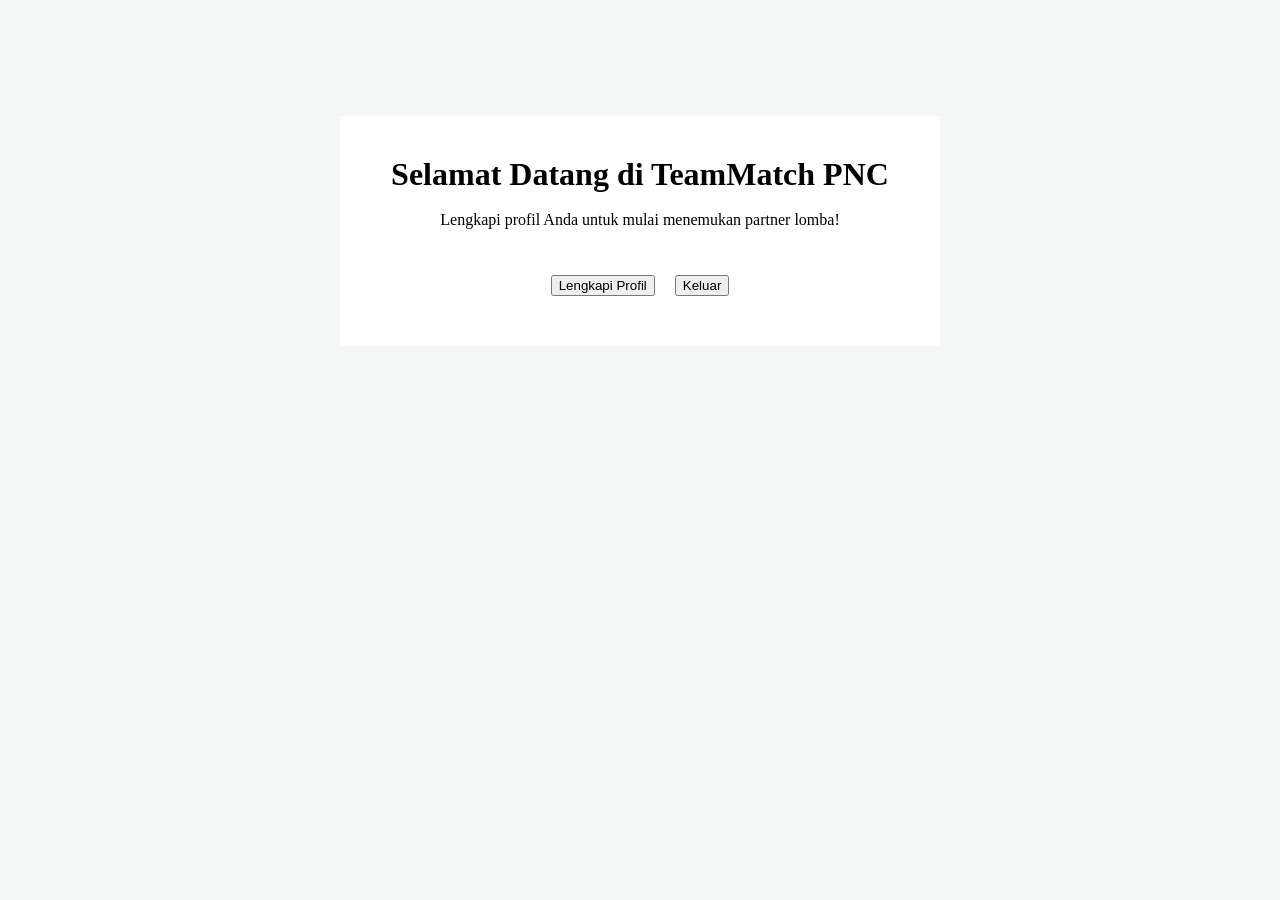
==== dashboard.html @ 9bd73e58 "feat: add dashboard page and update login form action" ====
<!doctype html>
<html lang="en">
  <head>
    <meta charset="UTF-8" />
    <meta name="viewport" content="width=device-width, initial-scale=1.0" />
    <title>Dashboard</title>
  </head>
  <body bgcolor="#f4f7f6" text="black">
    <br /><br /><br /><br /><br /><br />
    <table
      align="center"
      bgcolor="#ffffff"
      cellpadding="40"
      cellspacing="0"
      width="600"
    >
      <tr>
        <td>
          <center>
            <font size="6">
              <b>Selamat Datang di TeamMatch PNC</b>
            </font>
            <br /><br />
            <font size="3">
              Lengkapi profil Anda untuk mulai menemukan partner lomba!
            </font>
            <br /><br /><br />

            <table cellpadding="10" cellspacing="0" border="0">
              <tr>
                <td align="center">
                  <form action="profilMahasiswa.html" method="post">
                    <input type="submit" value="Lengkapi Profil" />
                  </form>
                </td>
                <td align="center">
                  <form action="login.html" method="post">
                    <input type="submit" value="Keluar" />
                  </form>
                </td>
              </tr>
            </table>
          </center>
        </td>
      </tr>
    </table>
  </body>
</html>
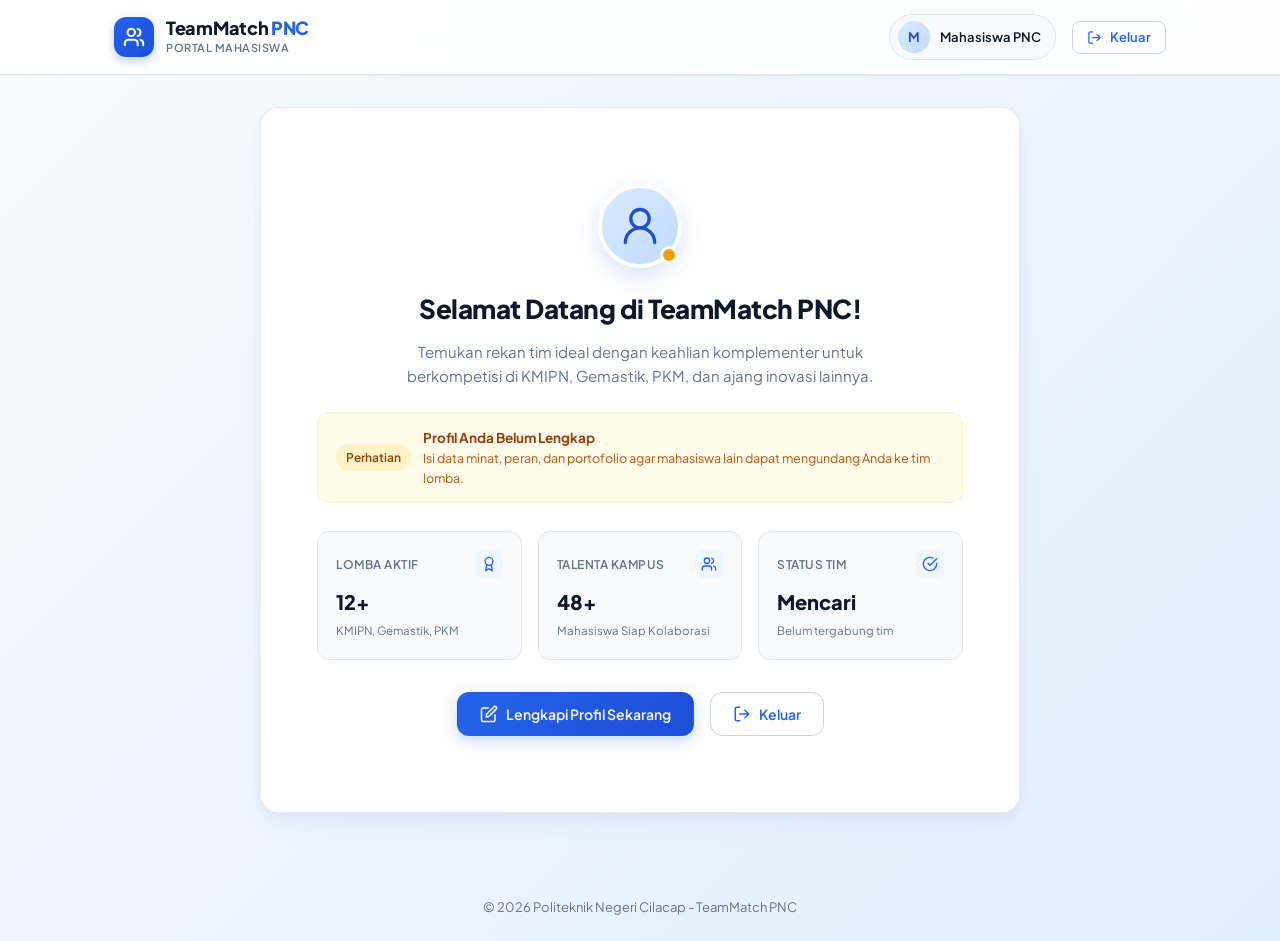
==== commit 2f50909a: "feat: modernisasi UI TeamMatch PNC dengan palet putih-biru dan style.css eksternal" ====
--- a/dashboard.html
+++ b/dashboard.html
@@ -1,48 +1,253 @@
 <!doctype html>
-<html lang="en">
+<html lang="id">
   <head>
     <meta charset="UTF-8" />
     <meta name="viewport" content="width=device-width, initial-scale=1.0" />
-    <title>Dashboard</title>
+    <title>Dashboard - TeamMatch PNC</title>
+    <!-- Google Fonts & External Stylesheet -->
+    <link rel="preconnect" href="https://fonts.googleapis.com" />
+    <link rel="preconnect" href="https://fonts.gstatic.com" crossorigin />
+    <link
+      href="https://fonts.googleapis.com/css2?family=Plus+Jakarta+Sans:wght@400;500;600;700;800&display=swap"
+      rel="stylesheet"
+    />
+    <link rel="stylesheet" href="style.css" />
   </head>
-  <body bgcolor="#f4f7f6" text="black">
-    <br /><br /><br /><br /><br /><br />
-    <table
-      align="center"
-      bgcolor="#ffffff"
-      cellpadding="40"
-      cellspacing="0"
-      width="600"
-    >
-      <tr>
-        <td>
-          <center>
-            <font size="6">
-              <b>Selamat Datang di TeamMatch PNC</b>
-            </font>
-            <br /><br />
-            <font size="3">
-              Lengkapi profil Anda untuk mulai menemukan partner lomba!
-            </font>
-            <br /><br /><br />
-
-            <table cellpadding="10" cellspacing="0" border="0">
-              <tr>
-                <td align="center">
-                  <form action="profilMahasiswa.html" method="post">
-                    <input type="submit" value="Lengkapi Profil" />
-                  </form>
-                </td>
-                <td align="center">
-                  <form action="login.html" method="post">
-                    <input type="submit" value="Keluar" />
-                  </form>
-                </td>
-              </tr>
-            </table>
-          </center>
-        </td>
-      </tr>
-    </table>
+  <body>
+    <div class="page-wrapper">
+      <!-- Navbar -->
+      <header class="navbar">
+        <div class="nav-container">
+          <a href="dashboard.html" class="nav-brand">
+            <div class="brand-icon-box">
+              <svg
+                xmlns="http://www.w3.org/2000/svg"
+                width="22"
+                height="22"
+                viewBox="0 0 24 24"
+                fill="none"
+                stroke="currentColor"
+                stroke-width="2.2"
+                stroke-linecap="round"
+                stroke-linejoin="round"
+              >
+                <path d="M16 21v-2a4 4 0 0 0-4-4H6a4 4 0 0 0-4 4v2" />
+                <circle cx="9" cy="7" r="4" />
+                <path d="M22 21v-2a4 4 0 0 0-3-3.87" />
+                <path d="M16 3.13a4 4 0 0 1 0 7.75" />
+              </svg>
+            </div>
+            <div class="brand-text-wrap">
+              <span class="brand-title">TeamMatch <span>PNC</span></span>
+              <span class="brand-subtitle">Portal Mahasiswa</span>
+            </div>
+          </a>
+
+          <div class="nav-actions">
+            <div class="user-pill">
+              <div class="user-avatar-sm">M</div>
+              <span class="user-name-sm">Mahasiswa PNC</span>
+            </div>
+            <a href="index.html" class="btn btn-outline btn-sm">
+              <svg
+                xmlns="http://www.w3.org/2000/svg"
+                width="15"
+                height="15"
+                viewBox="0 0 24 24"
+                fill="none"
+                stroke="currentColor"
+                stroke-width="2"
+                stroke-linecap="round"
+                stroke-linejoin="round"
+              >
+                <path d="M9 21H5a2 2 0 0 1-2-2V5a2 2 0 0 1 2-2h4" />
+                <polyline points="16 17 21 12 16 7" />
+                <line x1="21" x2="9" y1="12" y2="12" />
+              </svg>
+              <span>Keluar</span>
+            </a>
+          </div>
+        </div>
+      </header>
+
+      <!-- Main Content -->
+      <main class="main-content">
+        <div class="container-medium">
+          <div class="card">
+            <div class="welcome-hero">
+              <!-- Avatar Hero -->
+              <div class="avatar-large-wrap">
+                <div class="avatar-large">
+                  <svg
+                    xmlns="http://www.w3.org/2000/svg"
+                    width="44"
+                    height="44"
+                    viewBox="0 0 24 24"
+                    fill="none"
+                    stroke="currentColor"
+                    stroke-width="1.8"
+                    stroke-linecap="round"
+                    stroke-linejoin="round"
+                  >
+                    <circle cx="12" cy="8" r="5" />
+                    <path d="M20 21a8 8 0 0 0-16 0" />
+                  </svg>
+                </div>
+                <span class="status-dot" title="Perlu melengkapi profil"></span>
+              </div>
+
+              <!-- Greeting -->
+              <h1 class="hero-title">Selamat Datang di TeamMatch PNC!</h1>
+              <p class="hero-subtitle">
+                Temukan rekan tim ideal dengan keahlian komplementer untuk
+                berkompetisi di KMIPN, Gemastik, PKM, dan ajang inovasi lainnya.
+              </p>
+
+              <!-- Status Alert Banner -->
+              <div class="status-banner">
+                <div class="status-banner-left">
+                  <span class="badge badge-warning">Perhatian</span>
+                  <div>
+                    <div class="status-banner-title">
+                      Profil Anda Belum Lengkap
+                    </div>
+                    <div class="status-banner-desc">
+                      Isi data minat, peran, dan portofolio agar mahasiswa lain
+                      dapat mengundang Anda ke tim lomba.
+                    </div>
+                  </div>
+                </div>
+              </div>
+
+              <!-- Feature / Stat Highlight Cards -->
+              <div class="dashboard-stats-grid">
+                <div class="stat-card">
+                  <div class="stat-card-header">
+                    <span class="stat-card-title">Lomba Aktif</span>
+                    <span class="stat-card-icon">
+                      <svg
+                        xmlns="http://www.w3.org/2000/svg"
+                        width="16"
+                        height="16"
+                        viewBox="0 0 24 24"
+                        fill="none"
+                        stroke="currentColor"
+                        stroke-width="2"
+                        stroke-linecap="round"
+                        stroke-linejoin="round"
+                      >
+                        <circle cx="12" cy="8" r="6" />
+                        <path d="M15.477 12.89 17 22l-5-3-5 3 1.523-9.11" />
+                      </svg>
+                    </span>
+                  </div>
+                  <div class="stat-card-value">12+</div>
+                  <div class="stat-card-sub">KMIPN, Gemastik, PKM</div>
+                </div>
+
+                <div class="stat-card">
+                  <div class="stat-card-header">
+                    <span class="stat-card-title">Talenta Kampus</span>
+                    <span class="stat-card-icon">
+                      <svg
+                        xmlns="http://www.w3.org/2000/svg"
+                        width="16"
+                        height="16"
+                        viewBox="0 0 24 24"
+                        fill="none"
+                        stroke="currentColor"
+                        stroke-width="2"
+                        stroke-linecap="round"
+                        stroke-linejoin="round"
+                      >
+                        <path d="M16 21v-2a4 4 0 0 0-4-4H6a4 4 0 0 0-4 4v2" />
+                        <circle cx="9" cy="7" r="4" />
+                        <path d="M22 21v-2a4 4 0 0 0-3-3.87" />
+                        <path d="M16 3.13a4 4 0 0 1 0 7.75" />
+                      </svg>
+                    </span>
+                  </div>
+                  <div class="stat-card-value">48+</div>
+                  <div class="stat-card-sub">Mahasiswa Siap Kolaborasi</div>
+                </div>
+
+                <div class="stat-card">
+                  <div class="stat-card-header">
+                    <span class="stat-card-title">Status Tim</span>
+                    <span class="stat-card-icon">
+                      <svg
+                        xmlns="http://www.w3.org/2000/svg"
+                        width="16"
+                        height="16"
+                        viewBox="0 0 24 24"
+                        fill="none"
+                        stroke="currentColor"
+                        stroke-width="2"
+                        stroke-linecap="round"
+                        stroke-linejoin="round"
+                      >
+                        <path d="M22 11.08V12a10 10 0 1 1-5.93-9.14" />
+                        <polyline points="22 4 12 14.01 9 11.01" />
+                      </svg>
+                    </span>
+                  </div>
+                  <div class="stat-card-value">Mencari</div>
+                  <div class="stat-card-sub">Belum tergabung tim</div>
+                </div>
+              </div>
+
+              <!-- Action Buttons -->
+              <div class="dashboard-cta-row">
+                <form action="profilMahasiswa.html" method="get" style="display: inline;">
+                  <button type="submit" class="btn btn-primary">
+                    <svg
+                      xmlns="http://www.w3.org/2000/svg"
+                      width="18"
+                      height="18"
+                      viewBox="0 0 24 24"
+                      fill="none"
+                      stroke="currentColor"
+                      stroke-width="2"
+                      stroke-linecap="round"
+                      stroke-linejoin="round"
+                    >
+                      <path d="M11 4H4a2 2 0 0 0-2 2v14a2 2 0 0 0 2 2h14a2 2 0 0 0 2-2v-7" />
+                      <path d="M18.5 2.5a2.121 2.121 0 0 1 3 3L12 15l-4 1 1-4 9.5-9.5z" />
+                    </svg>
+                    <span>Lengkapi Profil Sekarang</span>
+                  </button>
+                </form>
+
+                <form action="index.html" method="get" style="display: inline;">
+                  <button type="submit" class="btn btn-outline">
+                    <svg
+                      xmlns="http://www.w3.org/2000/svg"
+                      width="18"
+                      height="18"
+                      viewBox="0 0 24 24"
+                      fill="none"
+                      stroke="currentColor"
+                      stroke-width="2"
+                      stroke-linecap="round"
+                      stroke-linejoin="round"
+                    >
+                      <path d="M9 21H5a2 2 0 0 1-2-2V5a2 2 0 0 1 2-2h4" />
+                      <polyline points="16 17 21 12 16 7" />
+                      <line x1="21" x2="9" y1="12" y2="12" />
+                    </svg>
+                    <span>Keluar</span>
+                  </button>
+                </form>
+              </div>
+            </div>
+          </div>
+        </div>
+      </main>
+
+      <!-- Footer -->
+      <footer class="page-footer">
+        <p>© 2026 Politeknik Negeri Cilacap - TeamMatch PNC</p>
+      </footer>
+    </div>
   </body>
 </html>
--- a/style.css
+++ b/style.css
@@ -0,0 +1,916 @@
+/* ===================================================================
+   TeamMatch PNC - Sistem Desain & Stylesheet Terpadu
+   Palet Warna: Putih & Biru (Modern, Bersih, Profesional)
+   =================================================================== */
+
+@import url('https://fonts.googleapis.com/css2?family=Plus+Jakarta+Sans:wght@400;500;600;700;800&display=swap');
+
+/* --- 1. DESIGN TOKENS (CSS VARIABLES) --- */
+:root {
+  /* Brand Blue Palette */
+  --primary-blue: #2563eb;
+  --primary-blue-dark: #1d4ed8;
+  --primary-blue-light: #3b82f6;
+  --primary-blue-soft: #eff6ff;
+  --primary-blue-hover: #1e40af;
+  
+  /* Slate & Navy Neutrals */
+  --navy-slate: #0f172a;
+  --navy-subtle: #1e293b;
+  --text-body: #334155;
+  --text-muted: #64748b;
+  --text-light: #94a3b8;
+  
+  /* Backgrounds */
+  --bg-body: #f0f7ff;
+  --bg-body-gradient: linear-gradient(135deg, #f8fbff 0%, #edf4fe 50%, #e0effe 100%);
+  --bg-card: #ffffff;
+  --bg-card-subtle: #f8fafc;
+  --bg-card-hover: #f1f5f9;
+  
+  /* Borders */
+  --border-color: #e2e8f0;
+  --border-focus: #3b82f6;
+  --border-hover: #cbd5e1;
+  
+  /* Badges & Status */
+  --badge-blue-bg: #dbeafe;
+  --badge-blue-text: #1e40af;
+  --badge-warning-bg: #fef3c7;
+  --badge-warning-text: #92400e;
+  --badge-success-bg: #dcfce7;
+  --badge-success-text: #166534;
+  
+  /* Shadows */
+  --shadow-sm: 0 1px 2px 0 rgba(15, 23, 42, 0.05);
+  --shadow-md: 0 4px 6px -1px rgba(15, 23, 42, 0.08), 0 2px 4px -2px rgba(15, 23, 42, 0.04);
+  --shadow-lg: 0 12px 28px -6px rgba(37, 99, 235, 0.08), 0 4px 12px -2px rgba(15, 23, 42, 0.04);
+  --shadow-xl: 0 20px 35px -8px rgba(37, 99, 235, 0.12), 0 8px 16px -4px rgba(15, 23, 42, 0.06);
+  --shadow-glow: 0 0 24px rgba(37, 99, 235, 0.22);
+  
+  /* Radii */
+  --radius-sm: 8px;
+  --radius-md: 12px;
+  --radius-lg: 18px;
+  --radius-xl: 24px;
+  --radius-full: 9999px;
+  
+  /* Transition */
+  --transition: all 0.25s cubic-bezier(0.16, 1, 0.3, 1);
+}
+
+/* --- 2. CSS RESET & GLOBAL BASE --- */
+*, *::before, *::after {
+  box-sizing: border-box;
+  margin: 0;
+  padding: 0;
+}
+
+html {
+  font-size: 16px;
+  scroll-behavior: smooth;
+}
+
+body {
+  font-family: 'Plus Jakarta Sans', -apple-system, BlinkMacSystemFont, 'Segoe UI', Roboto, Helvetica, Arial, sans-serif;
+  color: var(--text-body);
+  background: var(--bg-body-gradient);
+  min-height: 100vh;
+  line-height: 1.6;
+  -webkit-font-smoothing: antialiased;
+  -moz-osx-font-smoothing: grayscale;
+}
+
+a {
+  color: var(--primary-blue);
+  text-decoration: none;
+  transition: var(--transition);
+}
+
+a:hover {
+  color: var(--primary-blue-dark);
+}
+
+img, svg {
+  vertical-align: middle;
+}
+
+/* --- 3. LAYOUT & CONTAINERS --- */
+.page-wrapper {
+  min-height: 100vh;
+  display: flex;
+  flex-direction: column;
+}
+
+.main-content {
+  flex: 1;
+  padding: 32px 20px 60px;
+}
+
+.container-narrow {
+  width: 100%;
+  max-width: 480px;
+  margin: 0 auto;
+}
+
+.container-medium {
+  width: 100%;
+  max-width: 760px;
+  margin: 0 auto;
+}
+
+.container-wide {
+  width: 100%;
+  max-width: 980px;
+  margin: 0 auto;
+}
+
+/* --- 4. TOP NAVIGATION BAR --- */
+.navbar {
+  background: rgba(255, 255, 255, 0.92);
+  backdrop-filter: blur(12px);
+  -webkit-backdrop-filter: blur(12px);
+  border-bottom: 1px solid var(--border-color);
+  position: sticky;
+  top: 0;
+  z-index: 100;
+  box-shadow: var(--shadow-sm);
+}
+
+.nav-container {
+  max-width: 1100px;
+  margin: 0 auto;
+  padding: 14px 24px;
+  display: flex;
+  align-items: center;
+  justify-content: space-between;
+}
+
+.nav-brand {
+  display: flex;
+  align-items: center;
+  gap: 12px;
+  text-decoration: none;
+}
+
+.brand-icon-box {
+  width: 40px;
+  height: 40px;
+  background: linear-gradient(135deg, var(--primary-blue), var(--primary-blue-dark));
+  border-radius: var(--radius-md);
+  display: flex;
+  align-items: center;
+  justify-content: center;
+  color: #ffffff;
+  box-shadow: 0 4px 10px rgba(37, 99, 235, 0.3);
+}
+
+.brand-text-wrap {
+  display: flex;
+  flex-direction: column;
+}
+
+.brand-title {
+  font-size: 18px;
+  font-weight: 800;
+  color: var(--navy-slate);
+  letter-spacing: -0.3px;
+  line-height: 1.2;
+}
+
+.brand-title span {
+  color: var(--primary-blue);
+}
+
+.brand-subtitle {
+  font-size: 11px;
+  font-weight: 600;
+  color: var(--text-muted);
+  letter-spacing: 0.5px;
+  text-transform: uppercase;
+}
+
+.nav-actions {
+  display: flex;
+  align-items: center;
+  gap: 16px;
+}
+
+.user-pill {
+  display: flex;
+  align-items: center;
+  gap: 10px;
+  background: var(--bg-card-subtle);
+  border: 1px solid var(--border-color);
+  padding: 6px 14px 6px 8px;
+  border-radius: var(--radius-full);
+}
+
+.user-avatar-sm {
+  width: 32px;
+  height: 32px;
+  background: linear-gradient(135deg, var(--badge-blue-bg), #bfdbfe);
+  color: var(--primary-blue-dark);
+  border-radius: var(--radius-full);
+  display: flex;
+  align-items: center;
+  justify-content: center;
+  font-weight: 700;
+  font-size: 13px;
+}
+
+.user-name-sm {
+  font-size: 13px;
+  font-weight: 600;
+  color: var(--navy-slate);
+}
+
+/* --- 5. CARDS & SECTIONS --- */
+.card {
+  background: var(--bg-card);
+  border-radius: var(--radius-lg);
+  border: 1px solid rgba(226, 232, 240, 0.85);
+  box-shadow: var(--shadow-lg);
+  padding: 36px;
+  position: relative;
+  overflow: hidden;
+  animation: fadeIn 0.35s ease-out;
+}
+
+.card-header {
+  margin-bottom: 28px;
+  text-align: center;
+}
+
+.card-icon-badge {
+  width: 56px;
+  height: 56px;
+  margin: 0 auto 16px;
+  background: var(--primary-blue-soft);
+  border: 1px solid var(--badge-blue-bg);
+  color: var(--primary-blue);
+  border-radius: var(--radius-lg);
+  display: flex;
+  align-items: center;
+  justify-content: center;
+  box-shadow: var(--shadow-sm);
+}
+
+.card-title {
+  font-size: 24px;
+  font-weight: 800;
+  color: var(--navy-slate);
+  letter-spacing: -0.4px;
+  margin-bottom: 8px;
+}
+
+.card-desc {
+  font-size: 14px;
+  color: var(--text-muted);
+  line-height: 1.5;
+  max-width: 540px;
+  margin: 0 auto;
+}
+
+/* --- 6. FORM STYLING --- */
+.form-section {
+  background: #ffffff;
+  border: 1px solid var(--border-color);
+  border-radius: var(--radius-md);
+  padding: 24px;
+  margin-bottom: 24px;
+  position: relative;
+  transition: var(--transition);
+}
+
+.form-section:hover {
+  border-color: #cbd5e1;
+}
+
+.section-legend {
+  display: inline-flex;
+  align-items: center;
+  gap: 10px;
+  font-size: 15px;
+  font-weight: 700;
+  color: var(--navy-slate);
+  margin-bottom: 20px;
+  padding-bottom: 12px;
+  border-bottom: 2px solid var(--primary-blue-soft);
+  width: 100%;
+}
+
+.legend-number {
+  width: 24px;
+  height: 24px;
+  background: var(--primary-blue);
+  color: #ffffff;
+  font-size: 12px;
+  font-weight: 700;
+  border-radius: var(--radius-full);
+  display: inline-flex;
+  align-items: center;
+  justify-content: center;
+}
+
+.form-grid {
+  display: grid;
+  grid-template-columns: repeat(2, 1fr);
+  gap: 20px;
+}
+
+.form-col-full {
+  grid-column: 1 / -1;
+}
+
+.form-group {
+  display: flex;
+  flex-direction: column;
+  gap: 6px;
+}
+
+.form-label {
+  font-size: 13.5px;
+  font-weight: 600;
+  color: var(--navy-slate);
+  display: flex;
+  align-items: center;
+  gap: 4px;
+}
+
+.req-star {
+  color: #ef4444;
+  font-weight: 700;
+}
+
+.input-wrapper {
+  position: relative;
+  display: flex;
+  align-items: center;
+}
+
+.input-icon {
+  position: absolute;
+  left: 14px;
+  color: var(--text-muted);
+  pointer-events: none;
+  display: flex;
+  align-items: center;
+}
+
+.form-control {
+  width: 100%;
+  padding: 11px 14px;
+  font-family: inherit;
+  font-size: 14px;
+  color: var(--text-body);
+  background-color: #ffffff;
+  border: 1.5px solid var(--border-color);
+  border-radius: var(--radius-md);
+  transition: var(--transition);
+  outline: none;
+}
+
+.form-control.has-icon {
+  padding-left: 42px;
+}
+
+.form-control:focus {
+  border-color: var(--border-focus);
+  box-shadow: 0 0 0 4px rgba(37, 99, 235, 0.14);
+}
+
+.form-control::placeholder {
+  color: var(--text-light);
+  font-weight: 400;
+}
+
+select.form-control {
+  appearance: none;
+  -webkit-appearance: none;
+  background-image: url("data:image/svg+xml,%3Csvg xmlns='http://www.w3.org/2000/svg' width='16' height='16' viewBox='0 0 24 24' fill='none' stroke='%2364748b' stroke-width='2' stroke-linecap='round' stroke-linejoin='round'%3E%3Cpath d='m6 9 6 6 6-6'/%3E%3C/svg%3E");
+  background-repeat: no-repeat;
+  background-position: right 14px center;
+  padding-right: 40px;
+  cursor: pointer;
+}
+
+textarea.form-control {
+  resize: vertical;
+  min-height: 110px;
+  line-height: 1.6;
+}
+
+/* Checkbox & Pill Selection */
+.skills-pills-wrap {
+  display: flex;
+  flex-wrap: wrap;
+  gap: 10px;
+  margin-top: 4px;
+}
+
+.skill-pill-item {
+  position: relative;
+}
+
+.skill-pill-item input[type="checkbox"] {
+  position: absolute;
+  opacity: 0;
+  width: 0;
+  height: 0;
+}
+
+.skill-pill-label {
+  display: inline-flex;
+  align-items: center;
+  gap: 8px;
+  padding: 9px 16px;
+  background: var(--bg-card-subtle);
+  border: 1.5px solid var(--border-color);
+  border-radius: var(--radius-full);
+  font-size: 13.5px;
+  font-weight: 500;
+  color: var(--text-body);
+  cursor: pointer;
+  transition: var(--transition);
+  user-select: none;
+}
+
+.skill-pill-label:hover {
+  background: var(--primary-blue-soft);
+  border-color: #bfdbfe;
+  color: var(--primary-blue-dark);
+}
+
+.skill-pill-item input[type="checkbox"]:checked + .skill-pill-label {
+  background: var(--badge-blue-bg);
+  border-color: var(--primary-blue);
+  color: var(--badge-blue-text);
+  font-weight: 600;
+  box-shadow: 0 2px 6px rgba(37, 99, 235, 0.15);
+}
+
+.skill-check-icon {
+  width: 16px;
+  height: 16px;
+  border-radius: var(--radius-full);
+  border: 1.5px solid var(--text-muted);
+  display: inline-flex;
+  align-items: center;
+  justify-content: center;
+  transition: var(--transition);
+}
+
+.skill-pill-item input[type="checkbox"]:checked + .skill-pill-label .skill-check-icon {
+  background: var(--primary-blue);
+  border-color: var(--primary-blue);
+  color: #ffffff;
+}
+
+/* File Upload Drop Area */
+.file-upload-box {
+  border: 2px dashed #cbd5e1;
+  border-radius: var(--radius-md);
+  padding: 24px;
+  text-align: center;
+  background: var(--bg-card-subtle);
+  transition: var(--transition);
+  cursor: pointer;
+  position: relative;
+}
+
+.file-upload-box:hover {
+  border-color: var(--primary-blue);
+  background: var(--primary-blue-soft);
+}
+
+.file-upload-icon {
+  width: 44px;
+  height: 44px;
+  margin: 0 auto 10px;
+  color: var(--primary-blue);
+  background: #ffffff;
+  border-radius: var(--radius-full);
+  display: flex;
+  align-items: center;
+  justify-content: center;
+  box-shadow: var(--shadow-sm);
+}
+
+.file-upload-text {
+  font-size: 14px;
+  font-weight: 600;
+  color: var(--navy-slate);
+  margin-bottom: 4px;
+}
+
+.file-upload-hint {
+  font-size: 12px;
+  color: var(--text-muted);
+}
+
+.file-upload-input {
+  position: absolute;
+  top: 0;
+  left: 0;
+  width: 100%;
+  height: 100%;
+  opacity: 0;
+  cursor: pointer;
+}
+
+/* --- 7. BUTTONS --- */
+.btn {
+  display: inline-flex;
+  align-items: center;
+  justify-content: center;
+  gap: 8px;
+  font-family: inherit;
+  font-weight: 600;
+  font-size: 14px;
+  padding: 12px 22px;
+  border-radius: var(--radius-md);
+  cursor: pointer;
+  transition: var(--transition);
+  border: 1.5px solid transparent;
+  text-decoration: none;
+  line-height: 1;
+}
+
+.btn-primary {
+  background: linear-gradient(135deg, var(--primary-blue), var(--primary-blue-dark));
+  color: #ffffff;
+  box-shadow: 0 4px 14px rgba(37, 99, 235, 0.28);
+}
+
+.btn-primary:hover {
+  background: linear-gradient(135deg, var(--primary-blue-dark), var(--primary-blue-hover));
+  transform: translateY(-2px);
+  box-shadow: 0 6px 18px rgba(37, 99, 235, 0.36);
+  color: #ffffff;
+}
+
+.btn-primary:active {
+  transform: translateY(0);
+}
+
+.btn-outline {
+  background-color: #ffffff;
+  color: var(--primary-blue);
+  border-color: #cbd5e1;
+}
+
+.btn-outline:hover {
+  border-color: var(--primary-blue);
+  background-color: var(--primary-blue-soft);
+  color: var(--primary-blue-dark);
+}
+
+.btn-secondary {
+  background-color: #f1f5f9;
+  color: var(--text-body);
+  border-color: var(--border-color);
+}
+
+.btn-secondary:hover {
+  background-color: #e2e8f0;
+  color: var(--navy-slate);
+}
+
+.btn-danger-soft {
+  background-color: #fee2e2;
+  color: #b91c1c;
+}
+
+.btn-danger-soft:hover {
+  background-color: #fecaca;
+  color: #991b1b;
+}
+
+.btn-block {
+  width: 100%;
+}
+
+.btn-sm {
+  padding: 8px 14px;
+  font-size: 13px;
+  border-radius: var(--radius-sm);
+}
+
+.form-actions {
+  display: flex;
+  align-items: center;
+  justify-content: center;
+  gap: 14px;
+  margin-top: 28px;
+}
+
+/* --- 8. BADGES & STATUS CHIPS --- */
+.badge {
+  display: inline-flex;
+  align-items: center;
+  gap: 6px;
+  padding: 4px 10px;
+  font-size: 12px;
+  font-weight: 600;
+  border-radius: var(--radius-full);
+}
+
+.badge-blue {
+  background: var(--badge-blue-bg);
+  color: var(--badge-blue-text);
+}
+
+.badge-warning {
+  background: var(--badge-warning-bg);
+  color: var(--badge-warning-text);
+}
+
+.badge-success {
+  background: var(--badge-success-bg);
+  color: var(--badge-success-text);
+}
+
+/* --- 9. DASHBOARD SPECIFIC COMPONENTS --- */
+.welcome-hero {
+  text-align: center;
+  padding: 40px 20px;
+}
+
+.avatar-large-wrap {
+  position: relative;
+  display: inline-block;
+  margin-bottom: 20px;
+}
+
+.avatar-large {
+  width: 84px;
+  height: 84px;
+  border-radius: var(--radius-full);
+  background: linear-gradient(135deg, #dbeafe 0%, #bfdbfe 100%);
+  color: var(--primary-blue-dark);
+  display: flex;
+  align-items: center;
+  justify-content: center;
+  box-shadow: 0 8px 20px rgba(37, 99, 235, 0.18);
+  border: 4px solid #ffffff;
+}
+
+.status-dot {
+  position: absolute;
+  bottom: 4px;
+  right: 4px;
+  width: 18px;
+  height: 18px;
+  background: #f59e0b;
+  border: 3px solid #ffffff;
+  border-radius: var(--radius-full);
+}
+
+.hero-title {
+  font-size: 26px;
+  font-weight: 800;
+  color: var(--navy-slate);
+  letter-spacing: -0.5px;
+  margin-bottom: 10px;
+}
+
+.hero-subtitle {
+  font-size: 15px;
+  color: var(--text-muted);
+  max-width: 500px;
+  margin: 0 auto 24px;
+}
+
+.status-banner {
+  background: #fffbeb;
+  border: 1px solid #fef3c7;
+  border-radius: var(--radius-md);
+  padding: 14px 18px;
+  display: flex;
+  align-items: center;
+  justify-content: space-between;
+  margin-bottom: 28px;
+  text-align: left;
+}
+
+.status-banner-left {
+  display: flex;
+  align-items: center;
+  gap: 12px;
+}
+
+.status-banner-title {
+  font-size: 13.5px;
+  font-weight: 700;
+  color: #92400e;
+}
+
+.status-banner-desc {
+  font-size: 12.5px;
+  color: #b45309;
+}
+
+.dashboard-stats-grid {
+  display: grid;
+  grid-template-columns: repeat(3, 1fr);
+  gap: 16px;
+  margin-bottom: 32px;
+}
+
+.stat-card {
+  background: var(--bg-card-subtle);
+  border: 1px solid var(--border-color);
+  border-radius: var(--radius-md);
+  padding: 18px;
+  text-align: left;
+  transition: var(--transition);
+}
+
+.stat-card:hover {
+  background: #ffffff;
+  border-color: var(--border-focus);
+  transform: translateY(-2px);
+  box-shadow: var(--shadow-sm);
+}
+
+.stat-card-header {
+  display: flex;
+  align-items: center;
+  justify-content: space-between;
+  margin-bottom: 8px;
+}
+
+.stat-card-title {
+  font-size: 12px;
+  font-weight: 600;
+  color: var(--text-muted);
+  text-transform: uppercase;
+  letter-spacing: 0.5px;
+}
+
+.stat-card-icon {
+  width: 28px;
+  height: 28px;
+  border-radius: var(--radius-sm);
+  background: var(--primary-blue-soft);
+  color: var(--primary-blue);
+  display: flex;
+  align-items: center;
+  justify-content: center;
+}
+
+.stat-card-value {
+  font-size: 20px;
+  font-weight: 800;
+  color: var(--navy-slate);
+}
+
+.stat-card-sub {
+  font-size: 11.5px;
+  color: var(--text-muted);
+  margin-top: 4px;
+}
+
+.dashboard-cta-row {
+  display: flex;
+  align-items: center;
+  justify-content: center;
+  gap: 16px;
+}
+
+/* --- 10. AUTH & LOGIN CARD --- */
+.auth-wrapper {
+  min-height: 100vh;
+  display: flex;
+  align-items: center;
+  justify-content: center;
+  padding: 24px;
+}
+
+.auth-card {
+  width: 100%;
+  max-width: 440px;
+  background: #ffffff;
+  border-radius: var(--radius-xl);
+  border: 1px solid rgba(226, 232, 240, 0.9);
+  box-shadow: var(--shadow-xl);
+  padding: 40px 36px;
+}
+
+.auth-header {
+  text-align: center;
+  margin-bottom: 30px;
+}
+
+.auth-logo-badge {
+  width: 58px;
+  height: 58px;
+  margin: 0 auto 16px;
+  background: linear-gradient(135deg, var(--primary-blue), var(--primary-blue-dark));
+  color: #ffffff;
+  border-radius: var(--radius-lg);
+  display: flex;
+  align-items: center;
+  justify-content: center;
+  box-shadow: 0 8px 18px rgba(37, 99, 235, 0.32);
+}
+
+.auth-title {
+  font-size: 24px;
+  font-weight: 800;
+  color: var(--navy-slate);
+  letter-spacing: -0.5px;
+  margin-bottom: 6px;
+}
+
+.auth-subtitle {
+  font-size: 13.5px;
+  color: var(--text-muted);
+}
+
+.auth-footer {
+  margin-top: 28px;
+  text-align: center;
+  font-size: 12px;
+  color: var(--text-light);
+  border-top: 1px solid var(--border-color);
+  padding-top: 18px;
+}
+
+/* --- 11. FOOTER & MISC --- */
+.page-footer {
+  text-align: center;
+  padding: 24px;
+  font-size: 13px;
+  color: var(--text-muted);
+}
+
+.back-link-bar {
+  display: flex;
+  align-items: center;
+  gap: 8px;
+  margin-bottom: 20px;
+  font-size: 13.5px;
+  font-weight: 600;
+  color: var(--text-muted);
+}
+
+.back-link-bar:hover {
+  color: var(--primary-blue);
+}
+
+/* --- 12. ANIMATIONS & RESPONSIVE --- */
+@keyframes fadeIn {
+  from {
+    opacity: 0;
+    transform: translateY(8px);
+  }
+  to {
+    opacity: 1;
+    transform: translateY(0);
+  }
+}
+
+@media (max-width: 768px) {
+  .card {
+    padding: 24px 18px;
+    border-radius: var(--radius-md);
+  }
+  
+  .auth-card {
+    padding: 30px 20px;
+  }
+  
+  .form-grid {
+    grid-template-columns: 1fr;
+    gap: 16px;
+  }
+  
+  .dashboard-stats-grid {
+    grid-template-columns: 1fr;
+  }
+  
+  .status-banner {
+    flex-direction: column;
+    align-items: flex-start;
+    gap: 12px;
+  }
+  
+  .dashboard-cta-row, .form-actions {
+    flex-direction: column;
+    width: 100%;
+  }
+  
+  .dashboard-cta-row .btn, .form-actions .btn {
+    width: 100%;
+  }
+  
+  .nav-container {
+    padding: 12px 16px;
+  }
+  
+  .user-name-sm {
+    display: none;
+  }
+}
